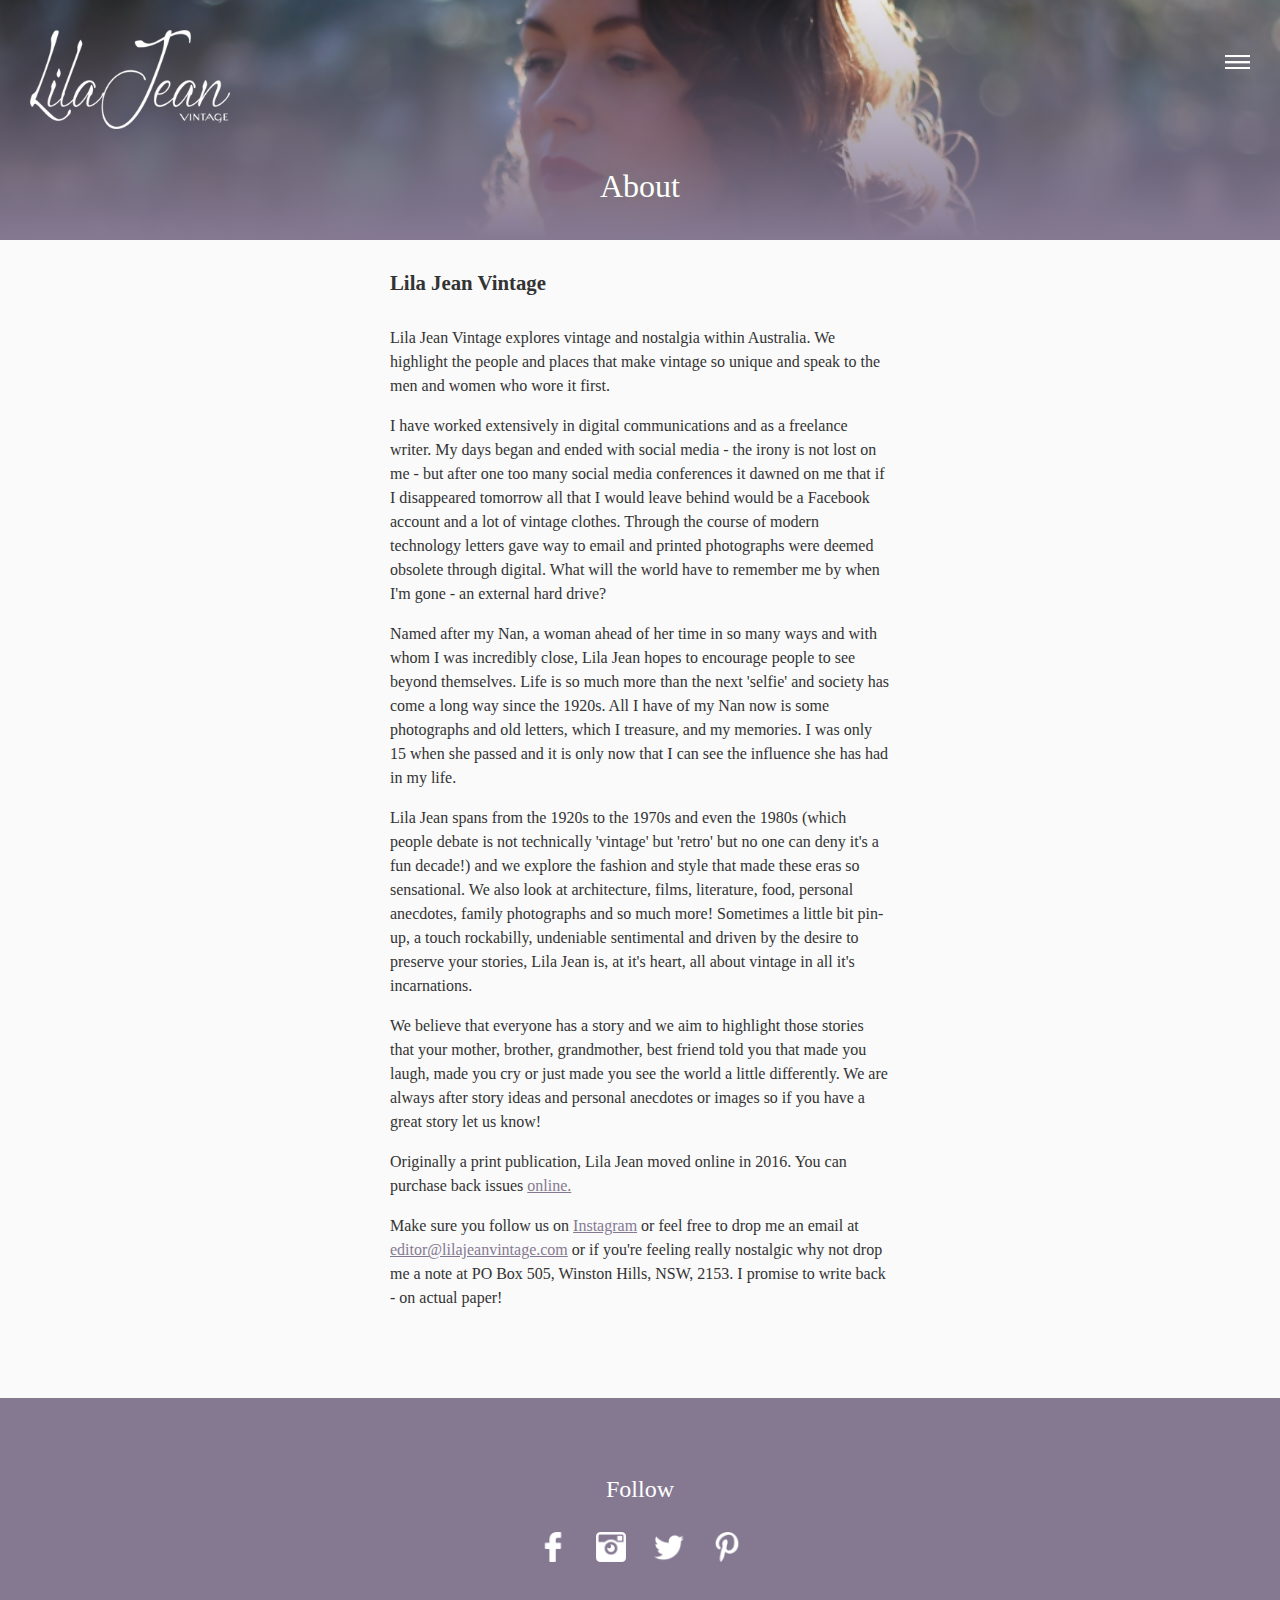
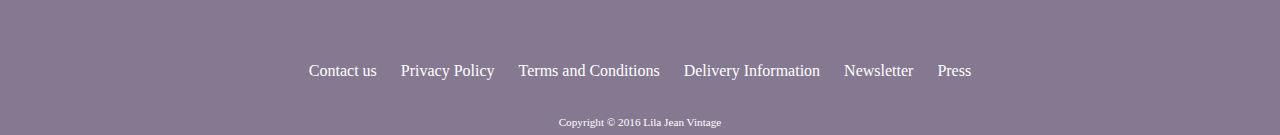
==== about/index.html @ b694b326 "remove FB and twitter" ====
<!DOCTYPE html>
<html>
<head>
  <meta charset="utf-8">
  <meta http-equiv="X-UA-Compatible" content="IE=edge">
  <title></title>
  <meta name="description" content="">
  <meta name="viewport" content="width=device-width, initial-scale=1">
  <link rel="shortcut icon" href="../images/favicon.ico">
  <link rel="stylesheet" href="../css/styles.css">
</head>
<body>

<header class="header--with_bg"
        style="background-image: linear-gradient(to bottom, rgba(133,121,146,.2), rgba(133,121,146, 1)),
        url('../images/about-header.jpg');">
  <h1 class="header__logo">
    <a href="../">
      <img src="../images/lilla-jean-logo--white.png" align="Lila Jean Vintage logo">
    </a>
  </h1>

  <nav>
    <a href="#" class="nav__menu_cta" id="jsShowNav">
      <img src="../images/icon-hamburger-menu--white.png" alt="icon menu">
    </a>
    <a href="#" class="nav__close_cta" id="jsCloseNav"><img src="../images/icon-close.png" alt="icon close"></a>
    <ul class="nav__items">

      <li><a href="http://lilajeanvintage.wordpress.com/tag/fashion/">Fashion</a></li>
      <li><a href="http://lilajeanvintage.wordpress.com/tag/beauty/">Beauty</a></li>
<li><a href="http://lilajeanvintage.wordpress.com/tag/food/">Food</a></li>
<li><a href="http://lilajeanvintage.wordpress.com/tag/history">History</a></li>
<li><a href="http://lilajeanvintage.wordpress.com/tag/interview/">Interviews</a></li>
<li><a href="http://lilajeanvintage.wordpress.com/tag/nostalgia/">Nostalgia</a></li>
      <li><a href="../about/">About</a></li>
<li><a href="http://lilajeanvintage.wordpress.com/tag/thoughts-and-ramblings/">Thoughts & Ramblings</a></li>
      <li><a href="http://shop.lilajeanvintage.com">Shop</a></li>
      <li><a href="../newsletter/">Newsletter</a></li>
    </ul>
  </nav>

  <h2 class="header__title">About</h2>
</header>

<main>

  <article class="main_article">

    <h1>Lila Jean Vintage</h1>

    <p>Lila Jean Vintage explores vintage and nostalgia within Australia. We highlight the people and places that make vintage so unique and speak to the men and women who wore it first.</p>

    <p>I have worked extensively in digital communications and as a freelance writer. My days began and ended with
      social
      media - the irony is not lost on me - but after one too many social media conferences it dawned on me that if I
      disappeared tomorrow all that I would leave behind would be a Facebook account and a lot of vintage clothes.
      Through
      the course of modern technology letters gave way to email and printed photographs were deemed obsolete through
      digital. What will the world have to remember me by when I'm gone - an external hard drive?</p>

    <p>Named after my Nan, a woman ahead of her time in so many ways and with whom I was incredibly close, Lila Jean
      hopes
      to encourage people to see beyond themselves. Life is so much more than the next 'selfie' and society has come a
      long way since the 1920s. All I have of my Nan now is some photographs and old letters, which I treasure, and my
      memories. I was only 15 when she passed and it is only now that I can see the influence she has had in my
      life.</p>

    <p>
      Lila Jean spans from the 1920s to the 1970s and even the 1980s (which people debate is not technically 'vintage'
      but
      'retro' but no one can deny it's a fun decade!) and we explore the fashion and style that made these eras so
      sensational. We also look at architecture, films, literature, food, personal anecdotes, family photographs and so
      much more! Sometimes a little bit pin-up, a touch rockabilly, undeniable sentimental and driven by the desire to
      preserve your stories, Lila Jean is, at it's heart, all about vintage in all it's incarnations.</p>

    <p>We believe that everyone has a story and we aim to highlight those stories that your mother, brother,
      grandmother,
      best friend told you that made you laugh, made you cry or just made you see the world a little differently.
      We are always after story ideas and personal anecdotes or images so if you have a great story let us know!</p>
      
      <p>Originally a print publication, Lila Jean moved online in 2016. You can purchase back issues <a href="http://lila-jean-vintage.myshopify.com/">online.</a></p>

    <p>Make sure you follow us on <a href="https://instagram.com/lilajeanvintage/">Instagram</a> or feel free to drop me an email at
      <a href="mailto:editor@lilajeanvintage.com">editor@lilajeanvintage.com</a> or if you're feeling really nostalgic why not drop me a note at PO Box 505, Winston
      Hills, NSW, 2153. I promise to write back - on actual paper!</p>

    


  </article>

</main>

<footer class="footer--primary">
  <section class="follow">
    <h2 class="follow__title">Follow</h2>
    <ul class="follow__links">
      <li><a href="http://www.facebook.com/lilajeanvintage" target="_blank"><img src="../images/icon-facebook.png"
                                                                                 alt="Facebook logo"></a>
      </li>
      <li><a href="http://instagram.com/lilajeanvintage" target="_blank"><img src="../images/icon-instagram.png"
                                                                              alt="Instagram logo"></a></li>
      <li><a href="https://twitter.com/lilajeanvintage" target="_blank"><img src="../images/icon-twitter.png"></a></li>
      <li><a href="http://pinterest.com/lilajeanvintage" target="_blank"><img src="../images/icon-pinterest.png"
                                                                              alt="Pinterest logo"></a></li>
    </ul>
  </section>

  <nav class="footer_nav">
    <ul>
      <li><a href="../contact-us/">Contact us</a></li>
      <li><a href="../what-you-need-to-know/">Privacy Policy</a></li>
      <li><a href="../what-you-need-to-know/">Terms and Conditions</a></li>
      <li><a href="../what-you-need-to-know/">Delivery Information</a></li>
      <li><a href="../newsletter/">Newsletter</a></li>
      <li><a href="../press/">Press</a></li>
    </ul>
  </nav>

  <span class="copyright">Copyright &copy; 2016 Lila Jean Vintage</span>
</footer>

<script src="../scripts/libs/jquery-2.1.3.min.js"></script>
<script src="../scripts/libs/velocity.min.js"></script>
<script src="../scripts/main.js"></script>

<!-- Google Analytics: UA-58886835-1 -->
<script>
  (function(i,s,o,g,r,a,m){i['GoogleAnalyticsObject']=r;i[r]=i[r]||function(){
  (i[r].q=i[r].q||[]).push(arguments)},i[r].l=1*new Date();a=s.createElement(o),
  m=s.getElementsByTagName(o)[0];a.async=1;a.src=g;m.parentNode.insertBefore(a,m)
  })(window,document,'script','https://www.google-analytics.com/analytics.js','ga');

  ga('create', 'UA-73125825-1', 'auto');
  ga('send', 'pageview');
</script>

</body>
</html>
---- css/styles.css ----
/*! normalize.css v3.0.2 | MIT License | git.io/normalize */
/**
 * 1. Set default font family to sans-serif.
 * 2. Prevent iOS text size adjust after orientation change, without disabling
 *    user zoom.
 */
html {
  font-family: sans-serif;
  /* 1 */
  -ms-text-size-adjust: 100%;
  /* 2 */
  -webkit-text-size-adjust: 100%;
  /* 2 */ }

/**
 * Remove default margin.
 */
body {
  margin: 0; }

/* HTML5 display definitions
   ========================================================================== */
/**
 * Correct `block` display not defined for any HTML5 element in IE 8/9.
 * Correct `block` display not defined for `details` or `summary` in IE 10/11
 * and Firefox.
 * Correct `block` display not defined for `main` in IE 11.
 */
article,
aside,
details,
figcaption,
figure,
footer,
header,
hgroup,
main,
menu,
nav,
section,
summary {
  display: block; }

/**
 * 1. Correct `inline-block` display not defined in IE 8/9.
 * 2. Normalize vertical alignment of `progress` in Chrome, Firefox, and Opera.
 */
audio,
canvas,
progress,
video {
  display: inline-block;
  /* 1 */
  vertical-align: baseline;
  /* 2 */ }

/**
 * Prevent modern browsers from displaying `audio` without controls.
 * Remove excess height in iOS 5 devices.
 */
audio:not([controls]) {
  display: none;
  height: 0; }

/**
 * Address `[hidden]` styling not present in IE 8/9/10.
 * Hide the `template` element in IE 8/9/11, Safari, and Firefox < 22.
 */
[hidden],
template {
  display: none; }

/* Links
   ========================================================================== */
/**
 * Remove the gray background color from active links in IE 10.
 */
a {
  background-color: transparent; }

/**
 * Improve readability when focused and also mouse hovered in all browsers.
 */
a:active,
a:hover {
  outline: 0; }

/* Text-level semantics
   ========================================================================== */
/**
 * Address styling not present in IE 8/9/10/11, Safari, and Chrome.
 */
abbr[title] {
  border-bottom: 1px dotted; }

/**
 * Address style set to `bolder` in Firefox 4+, Safari, and Chrome.
 */
b,
strong {
  font-weight: bold; }

/**
 * Address styling not present in Safari and Chrome.
 */
dfn {
  font-style: italic; }

/**
 * Address variable `h1` font-size and margin within `section` and `article`
 * contexts in Firefox 4+, Safari, and Chrome.
 */
h1 {
  font-size: 2em;
  margin: 0.67em 0; }

/**
 * Address styling not present in IE 8/9.
 */
mark {
  background: #ff0;
  color: #000; }

/**
 * Address inconsistent and variable font size in all browsers.
 */
small {
  font-size: 80%; }

/**
 * Prevent `sub` and `sup` affecting `line-height` in all browsers.
 */
sub,
sup {
  font-size: 75%;
  line-height: 0;
  position: relative;
  vertical-align: baseline; }

sup {
  top: -0.5em; }

sub {
  bottom: -0.25em; }

/* Embedded content
   ========================================================================== */
/**
 * Remove border when inside `a` element in IE 8/9/10.
 */
img {
  border: 0; }

/**
 * Correct overflow not hidden in IE 9/10/11.
 */
svg:not(:root) {
  overflow: hidden; }

/* Grouping content
   ========================================================================== */
/**
 * Address margin not present in IE 8/9 and Safari.
 */
figure {
  margin: 1em 40px; }

/**
 * Address differences between Firefox and other browsers.
 */
hr {
  -moz-box-sizing: content-box;
  box-sizing: content-box;
  height: 0; }

/**
 * Contain overflow in all browsers.
 */
pre {
  overflow: auto; }

/**
 * Address odd `em`-unit font size rendering in all browsers.
 */
code,
kbd,
pre,
samp {
  font-family: monospace, monospace;
  font-size: 1em; }

/* Forms
   ========================================================================== */
/**
 * Known limitation: by default, Chrome and Safari on OS X allow very limited
 * styling of `select`, unless a `border` property is set.
 */
/**
 * 1. Correct color not being inherited.
 *    Known issue: affects color of disabled elements.
 * 2. Correct font properties not being inherited.
 * 3. Address margins set differently in Firefox 4+, Safari, and Chrome.
 */
button,
input,
optgroup,
select,
textarea {
  color: inherit;
  /* 1 */
  font: inherit;
  /* 2 */
  margin: 0;
  /* 3 */ }

/**
 * Address `overflow` set to `hidden` in IE 8/9/10/11.
 */
button {
  overflow: visible; }

/**
 * Address inconsistent `text-transform` inheritance for `button` and `select`.
 * All other form control elements do not inherit `text-transform` values.
 * Correct `button` style inheritance in Firefox, IE 8/9/10/11, and Opera.
 * Correct `select` style inheritance in Firefox.
 */
button,
select {
  text-transform: none; }

/**
 * 1. Avoid the WebKit bug in Android 4.0.* where (2) destroys native `audio`
 *    and `video` controls.
 * 2. Correct inability to style clickable `input` types in iOS.
 * 3. Improve usability and consistency of cursor style between image-type
 *    `input` and others.
 */
button,
html input[type="button"],
input[type="reset"],
input[type="submit"] {
  -webkit-appearance: button;
  /* 2 */
  cursor: pointer;
  /* 3 */ }

/**
 * Re-set default cursor for disabled elements.
 */
button[disabled],
html input[disabled] {
  cursor: default; }

/**
 * Remove inner padding and border in Firefox 4+.
 */
button::-moz-focus-inner,
input::-moz-focus-inner {
  border: 0;
  padding: 0; }

/**
 * Address Firefox 4+ setting `line-height` on `input` using `!important` in
 * the UA stylesheet.
 */
input {
  line-height: normal; }

/**
 * It's recommended that you don't attempt to style these elements.
 * Firefox's implementation doesn't respect box-sizing, padding, or width.
 *
 * 1. Address box sizing set to `content-box` in IE 8/9/10.
 * 2. Remove excess padding in IE 8/9/10.
 */
input[type="checkbox"],
input[type="radio"] {
  box-sizing: border-box;
  /* 1 */
  padding: 0;
  /* 2 */ }

/**
 * Fix the cursor style for Chrome's increment/decrement buttons. For certain
 * `font-size` values of the `input`, it causes the cursor style of the
 * decrement button to change from `default` to `text`.
 */
input[type="number"]::-webkit-inner-spin-button,
input[type="number"]::-webkit-outer-spin-button {
  height: auto; }

/**
 * 1. Address `appearance` set to `searchfield` in Safari and Chrome.
 * 2. Address `box-sizing` set to `border-box` in Safari and Chrome
 *    (include `-moz` to future-proof).
 */
input[type="search"] {
  -webkit-appearance: textfield;
  /* 1 */
  -moz-box-sizing: content-box;
  -webkit-box-sizing: content-box;
  /* 2 */
  box-sizing: content-box; }

/**
 * Remove inner padding and search cancel button in Safari and Chrome on OS X.
 * Safari (but not Chrome) clips the cancel button when the search input has
 * padding (and `textfield` appearance).
 */
input[type="search"]::-webkit-search-cancel-button,
input[type="search"]::-webkit-search-decoration {
  -webkit-appearance: none; }

/**
 * Define consistent border, margin, and padding.
 */
fieldset {
  border: 1px solid #c0c0c0;
  margin: 0 2px;
  padding: 0.35em 0.625em 0.75em; }

/**
 * 1. Correct `color` not being inherited in IE 8/9/10/11.
 * 2. Remove padding so people aren't caught out if they zero out fieldsets.
 */
legend {
  border: 0;
  /* 1 */
  padding: 0;
  /* 2 */ }

/**
 * Remove default vertical scrollbar in IE 8/9/10/11.
 */
textarea {
  overflow: auto; }

/**
 * Don't inherit the `font-weight` (applied by a rule above).
 * NOTE: the default cannot safely be changed in Chrome and Safari on OS X.
 */
optgroup {
  font-weight: bold; }

/* Tables
   ========================================================================== */
/**
 * Remove most spacing between table cells.
 */
table {
  border-collapse: collapse;
  border-spacing: 0; }

td,
th {
  padding: 0; }

* {
  box-sizing: border-box; }

html {
  font-family: Georgia, Times, 'Times New Roman', serif;
  background: #fafafa;
  color: #333;
  -webkit-font-smoothing: antialiased; }

a {
  color: #857992; }

.hidden {
  display: none; }

.header,
.header--with_bg {
  padding: 30px 0 0 30px;
  min-height: 120px; }

.header--with_bg {
  background-position: center;
  background-size: auto 240px;
  min-height: 240px;
  position: relative; }

.header__logo {
  margin: 0;
  width: 130px;
  display: block; }
  .header__logo img {
    width: 100%; }

.header__title {
  margin: 0;
  color: #fff;
  font-weight: normal;
  text-align: center;
  position: absolute;
  bottom: 35px;
  width: 100%;
  left: 0;
  font-size: 2em;
  text-shadow: 0 0 6px #787878; }

.nav__menu_cta {
  width: 25px;
  display: block;
  position: absolute;
  top: 55px;
  right: 30px; }
  .nav__menu_cta img {
    width: 100%; }

.nav__close_cta {
  display: none;
  position: fixed;
  z-index: 101;
  top: 53px;
  right: 33px;
  width: 20px;
  height: 20px; }
  .nav__close_cta img {
    width: 100%; }

.nav__items {
  display: none;
  position: fixed;
  background: #fafafa;
  z-index: 100;
  top: 0;
  left: 0;
  height: 100vh;
  width: 100%;
  margin: 0;
  text-align: center;
  padding: 40px 0 0 0;
  list-style: none; }
  .nav__items li {
    padding: 1em 0; }
  .nav__items a {
    text-decoration: none;
    color: #444;
    font-size: 1.2em; }

.image_cta {
  font-size: 0;
  display: block;
  position: relative; }

.image_cta__bg {
  width: 100%; }

.image_cta__text,
.image_cta__text--two_lines {
  position: absolute;
  text-align: center;
  display: block;
  top: 45%;
  width: 100%;
  color: #fff;
  font-size: 24px;
  text-shadow: 0 0 6px #787878; }

.image_cta__text--two_lines {
  top: 40%; }

.just_text_section {
  padding: 60px 30px; }
  .just_text_section p {
    font-size: 1.2em;
    line-height: 1.4em;
    margin: 0;
    text-align: center; }

.footer--primary {
  text-align: center;
  color: #fff;
  overflow: auto;
  background: #857992;
  padding: 30px 20px 5px; }

.follow__title {
  font-weight: normal;
  margin: 0 0 1.2em; }

.follow__links {
  list-style: none;
  margin: 0;
  padding: 0; }
  .follow__links li {
    display: inline-block;
    text-align: center;
    width: 30px;
    margin: 0 12px; }
    .follow__links li img {
      width: 100%; }

.footer_nav {
  margin: 3em 0 2em; }
  .footer_nav ul {
    list-style: none;
    margin: 0;
    padding: 0; }
  .footer_nav li {
    display: inline-block;
    padding: 0 10px; }
  .footer_nav a {
    color: #fff;
    text-decoration: none; }

.copyright {
  font-size: .7em; }

.main_article {
  margin: 0 1em 2em; }
  .main_article h1 {
    font-size: 1.3em;
    margin: 1.5em 0; }
  .main_article h2 {
    font-size: 1.2em;
    margin: 0 0 .4em; }
  .main_article p, .main_article blockquote {
    margin: 0 0 1em;
    line-height: 1.5em; }

.article_figure__img {
  width: 100%; }

.article_figure__caption {
  text-align: center;
  font-style: italic; }

.quote {
  margin: 0 0 3em;
  padding: 0 0 0 1em;
  border-left: 5px solid #f0f0f0; }

.quote--reverse {
  text-align: right;
  border-left: none;
  padding: 0 1em 0 0;
  border-right: 5px solid #f0f0f0; }

.desktop_left_column {
  text-align: center; }

.quote__footer {
  background: none;
  padding: 1em 0 0; }

.promo-banner {
  background: #857992;
  padding: 2em 1em;
  text-align: center;
  color: #fff; }
  .promo-banner a {
    color: #fff;
    text-decoration: none; }

.promo-banner__header {
  color: #fff;
  margin: 0; }

.promo-banner__cta {
  border: none;
  background: #fff;
  color: #857992;
  padding: .5em 2em;
  font-weight: bold; }

@media (min-width: 800px) {
  .header {
    min-height: 160px; }

  .header__logo {
    width: 200px; }

  .header--with_bg {
    background-size: cover; }

  .image_cta__bg {
    transition: all 0.5s ease; }

  .image_cta {
    float: left;
    width: 33.333333%;
    background: #857992;
    overflow: hidden; }
    .image_cta:hover {
      cursor: pointer; }
      .image_cta:hover .image_cta__bg {
        opacity: .2;
        transform: scale(1.05); }

  .image_cta__text,
  .image_cta__text--two_lines {
    font-size: 24px; }

  .just_text_section {
    width: 100%;
    float: left;
    padding: 4em 20%; }
    .just_text_section p {
      font-size: 1.5em; }

  .main_article {
    width: 500px;
    margin: 0 auto; }

  .article_figure {
    width: 700px;
    margin: 1em 0 1em -100px; }

  .desktop_two_column {
    width: 600px;
    margin: 0 0 0 -50px; }
    .desktop_two_column img {
      width: 200px; }

  .desktop_left_column {
    text-align: left;
    width: 220px;
    display: inline-block; }

  .desktop_right_column {
    width: 375px;
    display: inline-block;
    vertical-align: top; }

  .footer--primary {
    float: left;
    width: 100%;
    margin-top: 4.5em; }

  .follow {
    padding: 3em 0; } }

/*# sourceMappingURL=styles.css.map */
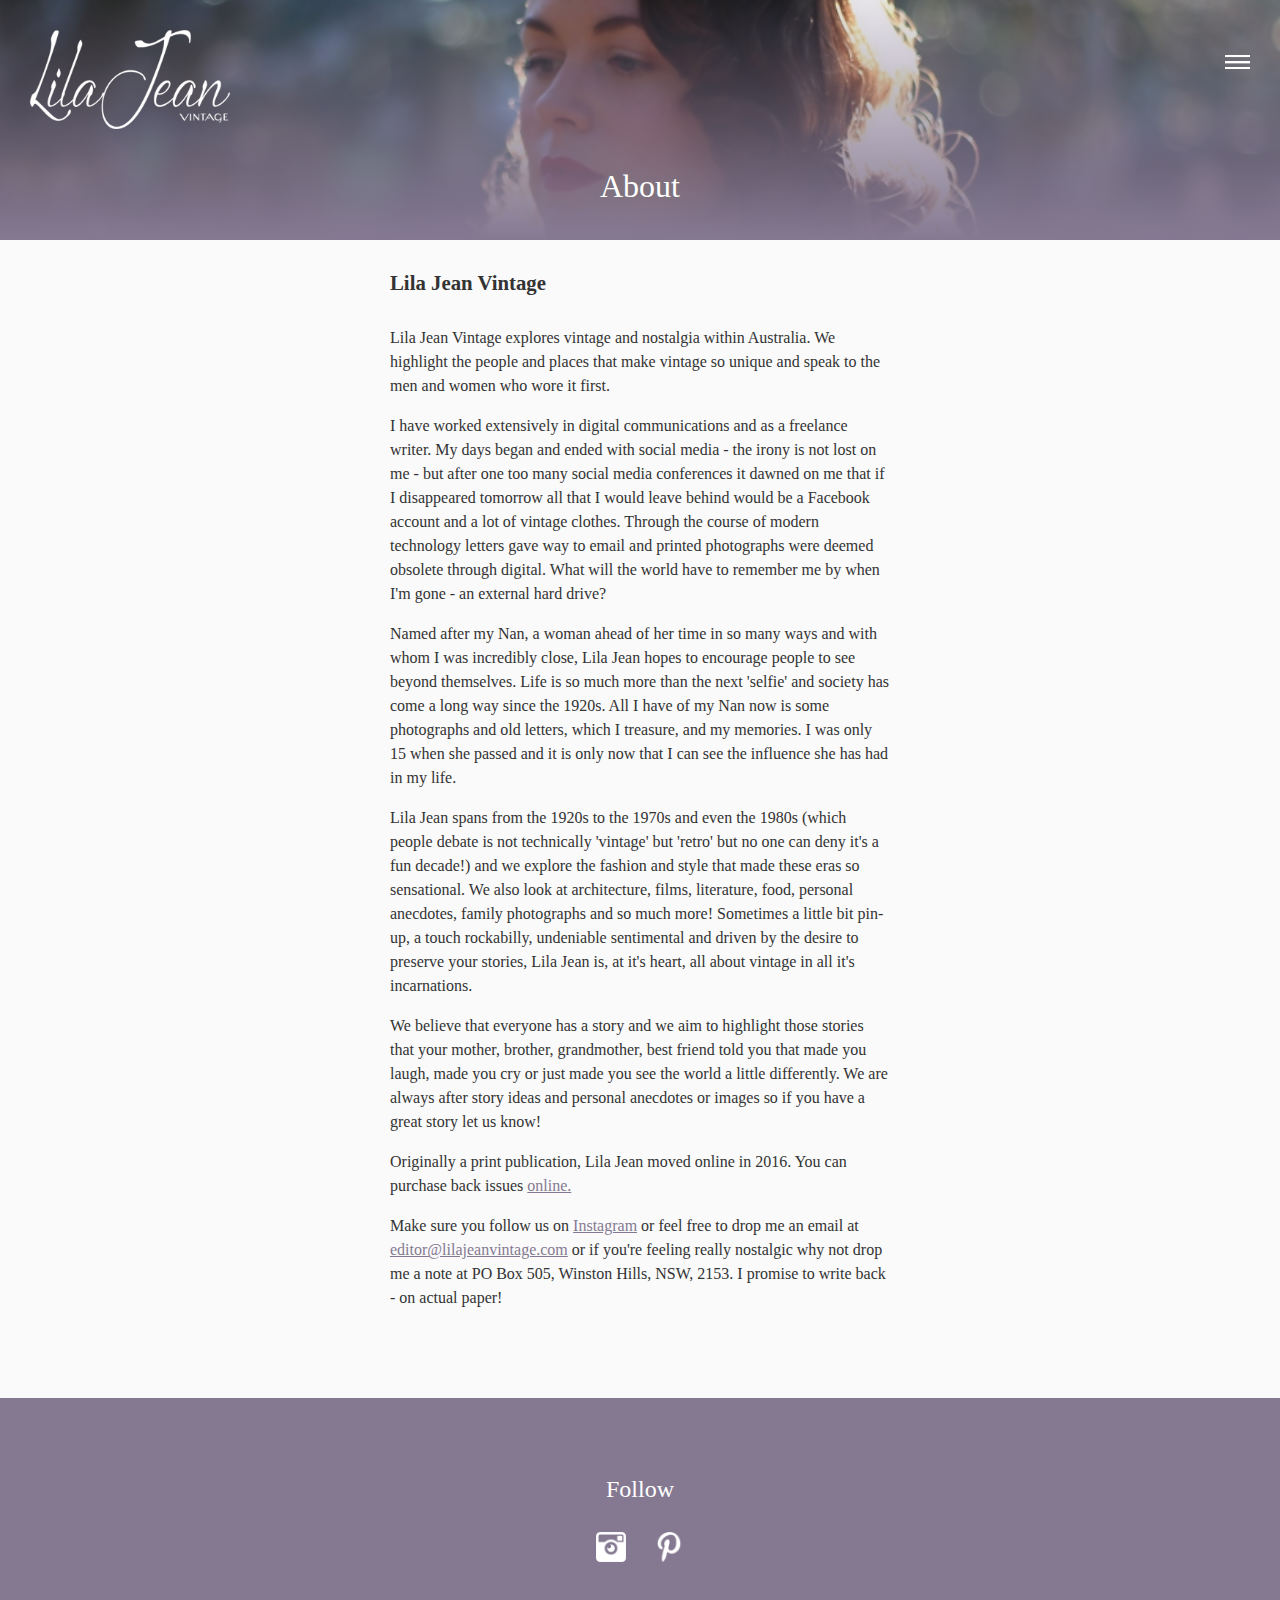
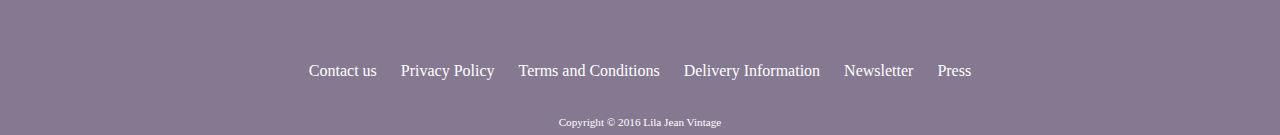
==== commit a28709e7: "remove FB and twitter" ====
--- a/about/index.html
+++ b/about/index.html
@@ -96,12 +96,8 @@
   <section class="follow">
     <h2 class="follow__title">Follow</h2>
     <ul class="follow__links">
-      <li><a href="http://www.facebook.com/lilajeanvintage" target="_blank"><img src="../images/icon-facebook.png"
-                                                                                 alt="Facebook logo"></a>
-      </li>
       <li><a href="http://instagram.com/lilajeanvintage" target="_blank"><img src="../images/icon-instagram.png"
                                                                               alt="Instagram logo"></a></li>
-      <li><a href="https://twitter.com/lilajeanvintage" target="_blank"><img src="../images/icon-twitter.png"></a></li>
       <li><a href="http://pinterest.com/lilajeanvintage" target="_blank"><img src="../images/icon-pinterest.png"
                                                                               alt="Pinterest logo"></a></li>
     </ul>
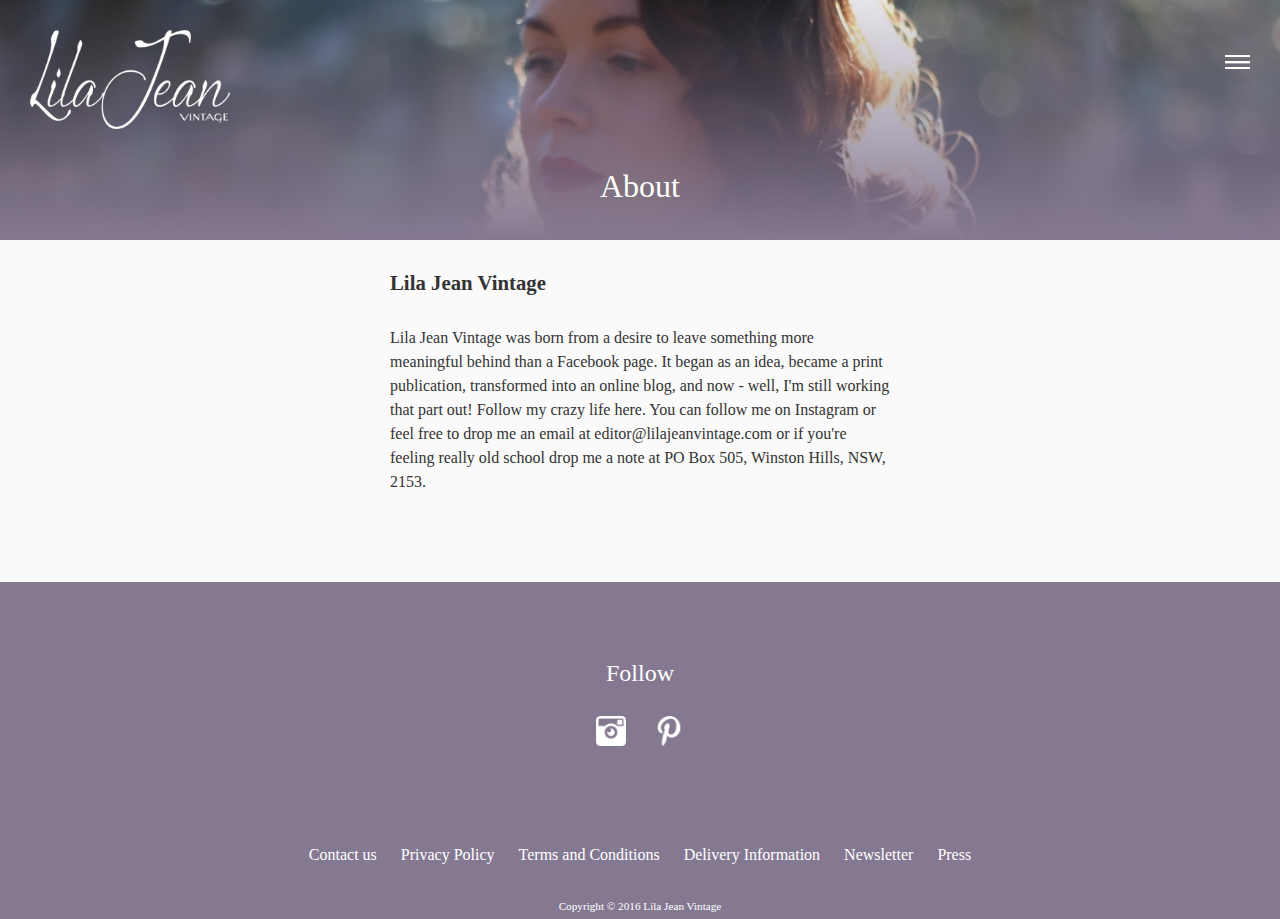
==== commit b5de9105: "Content change" ====
--- a/about/index.html
+++ b/about/index.html
@@ -49,41 +49,11 @@
 
     <h1>Lila Jean Vintage</h1>
 
-    <p>Lila Jean Vintage explores vintage and nostalgia within Australia. We highlight the people and places that make vintage so unique and speak to the men and women who wore it first.</p>
+    <p>Lila Jean Vintage was born from a desire to leave something more meaningful behind than a Facebook page. It began as an idea, became a print publication, transformed into an online blog, and now - well, I'm still working that part out!
 
-    <p>I have worked extensively in digital communications and as a freelance writer. My days began and ended with
-      social
-      media - the irony is not lost on me - but after one too many social media conferences it dawned on me that if I
-      disappeared tomorrow all that I would leave behind would be a Facebook account and a lot of vintage clothes.
-      Through
-      the course of modern technology letters gave way to email and printed photographs were deemed obsolete through
-      digital. What will the world have to remember me by when I'm gone - an external hard drive?</p>
+Follow my crazy life here.
 
-    <p>Named after my Nan, a woman ahead of her time in so many ways and with whom I was incredibly close, Lila Jean
-      hopes
-      to encourage people to see beyond themselves. Life is so much more than the next 'selfie' and society has come a
-      long way since the 1920s. All I have of my Nan now is some photographs and old letters, which I treasure, and my
-      memories. I was only 15 when she passed and it is only now that I can see the influence she has had in my
-      life.</p>
-
-    <p>
-      Lila Jean spans from the 1920s to the 1970s and even the 1980s (which people debate is not technically 'vintage'
-      but
-      'retro' but no one can deny it's a fun decade!) and we explore the fashion and style that made these eras so
-      sensational. We also look at architecture, films, literature, food, personal anecdotes, family photographs and so
-      much more! Sometimes a little bit pin-up, a touch rockabilly, undeniable sentimental and driven by the desire to
-      preserve your stories, Lila Jean is, at it's heart, all about vintage in all it's incarnations.</p>
-
-    <p>We believe that everyone has a story and we aim to highlight those stories that your mother, brother,
-      grandmother,
-      best friend told you that made you laugh, made you cry or just made you see the world a little differently.
-      We are always after story ideas and personal anecdotes or images so if you have a great story let us know!</p>
-      
-      <p>Originally a print publication, Lila Jean moved online in 2016. You can purchase back issues <a href="http://lila-jean-vintage.myshopify.com/">online.</a></p>
-
-    <p>Make sure you follow us on <a href="https://instagram.com/lilajeanvintage/">Instagram</a> or feel free to drop me an email at
-      <a href="mailto:editor@lilajeanvintage.com">editor@lilajeanvintage.com</a> or if you're feeling really nostalgic why not drop me a note at PO Box 505, Winston
-      Hills, NSW, 2153. I promise to write back - on actual paper!</p>
+You can follow me on Instagram or feel free to drop me an email at editor@lilajeanvintage.com or if you're feeling really old school drop me a note at PO Box 505, Winston Hills, NSW, 2153.</p>
 
     
 
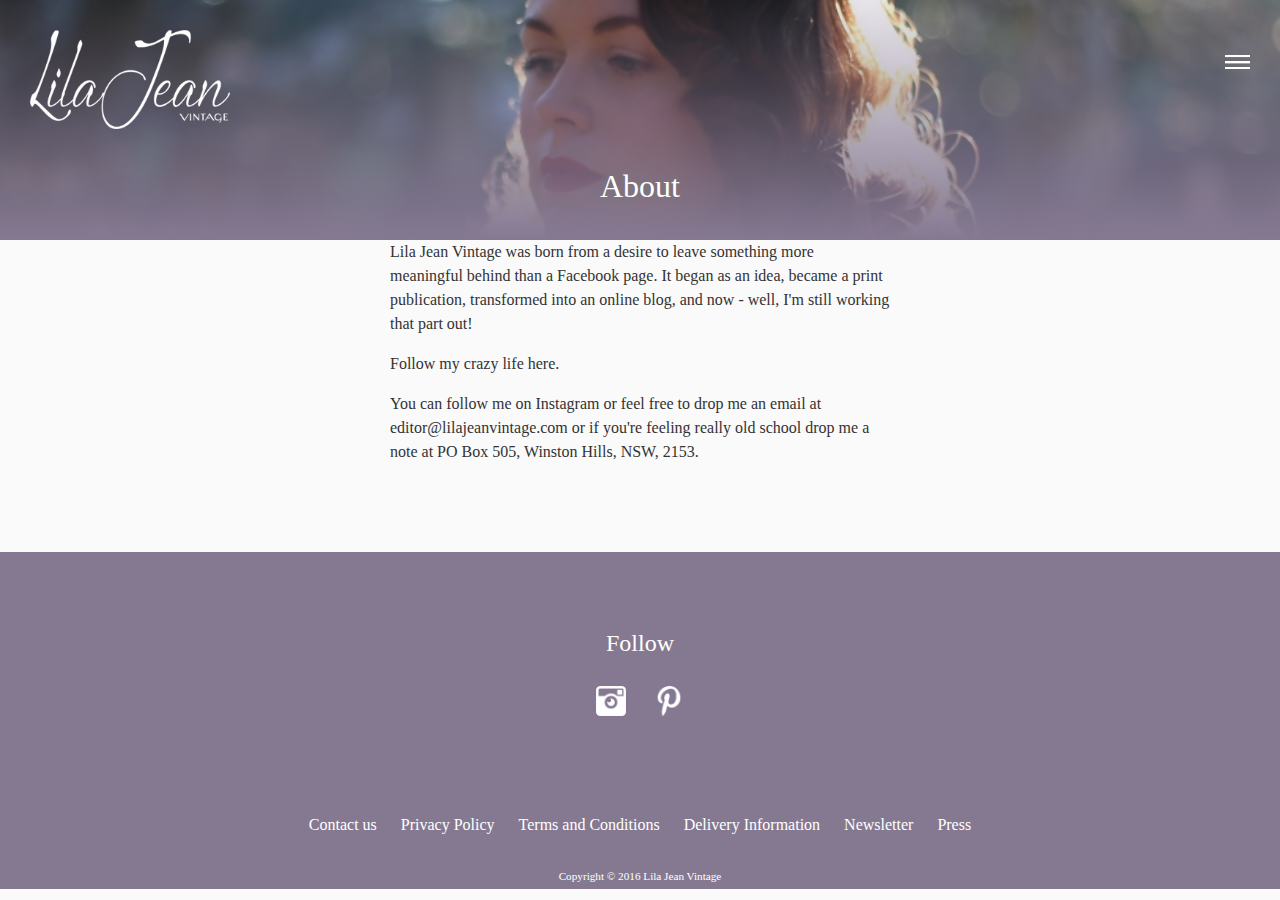
==== commit 8f3a58d6: "Content change" ====
--- a/about/index.html
+++ b/about/index.html
@@ -47,13 +47,11 @@
 
   <article class="main_article">
 
-    <h1>Lila Jean Vintage</h1>
+    <p>Lila Jean Vintage was born from a desire to leave something more meaningful behind than a Facebook page. It began as an idea, became a print publication, transformed into an online blog, and now - well, I'm still working that part out!</p>
 
-    <p>Lila Jean Vintage was born from a desire to leave something more meaningful behind than a Facebook page. It began as an idea, became a print publication, transformed into an online blog, and now - well, I'm still working that part out!
+    <p>Follow my crazy life here.</p>
 
-Follow my crazy life here.
-
-You can follow me on Instagram or feel free to drop me an email at editor@lilajeanvintage.com or if you're feeling really old school drop me a note at PO Box 505, Winston Hills, NSW, 2153.</p>
+<p>You can follow me on Instagram or feel free to drop me an email at editor@lilajeanvintage.com or if you're feeling really old school drop me a note at PO Box 505, Winston Hills, NSW, 2153.</p>
 
     
 
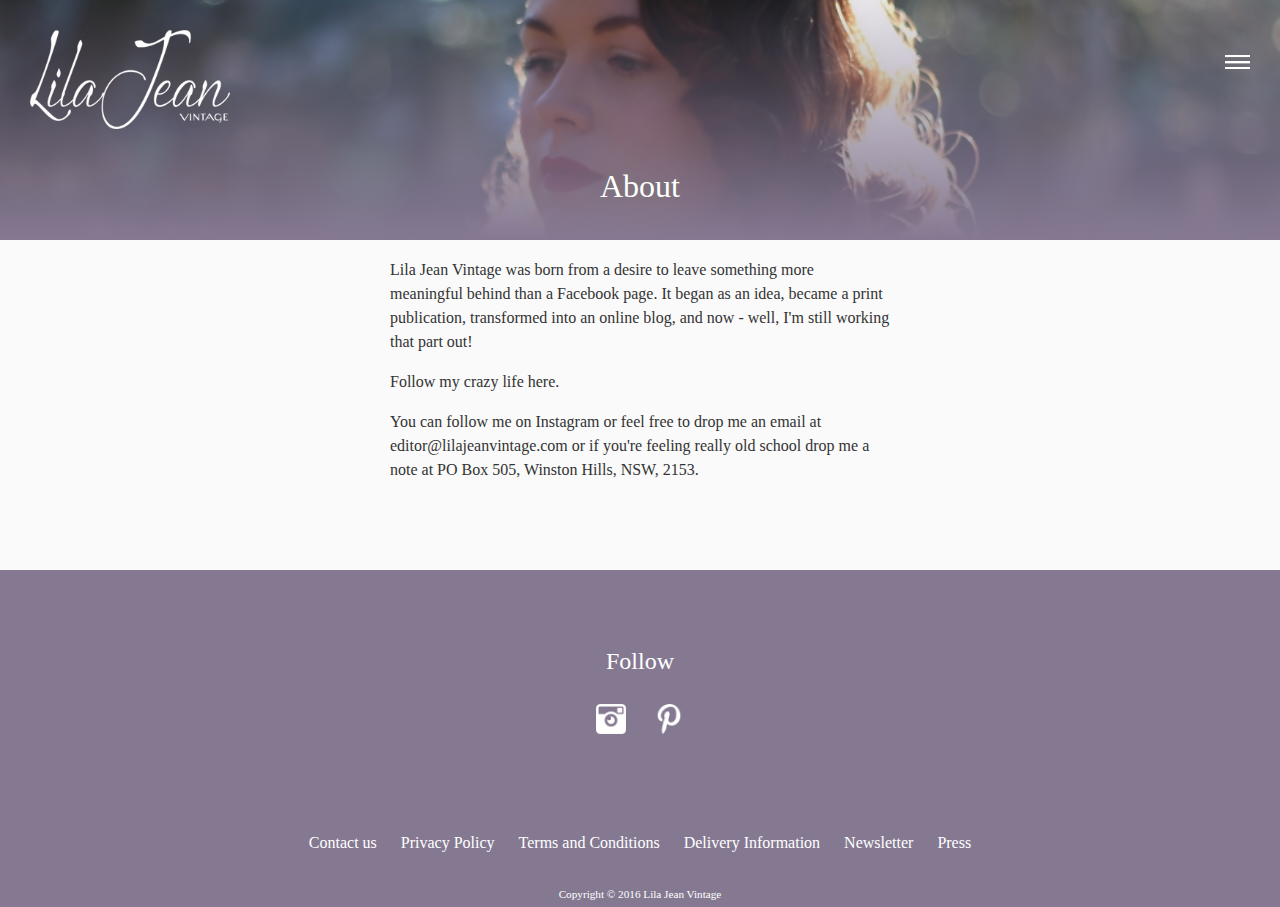
==== commit f190cf8d: "spaces added" ====
--- a/about/index.html
+++ b/about/index.html
@@ -46,15 +46,13 @@
 <main>
 
   <article class="main_article">
+    </br>
 
     <p>Lila Jean Vintage was born from a desire to leave something more meaningful behind than a Facebook page. It began as an idea, became a print publication, transformed into an online blog, and now - well, I'm still working that part out!</p>
 
     <p>Follow my crazy life here.</p>
 
 <p>You can follow me on Instagram or feel free to drop me an email at editor@lilajeanvintage.com or if you're feeling really old school drop me a note at PO Box 505, Winston Hills, NSW, 2153.</p>
-
-    
-
 
   </article>
 
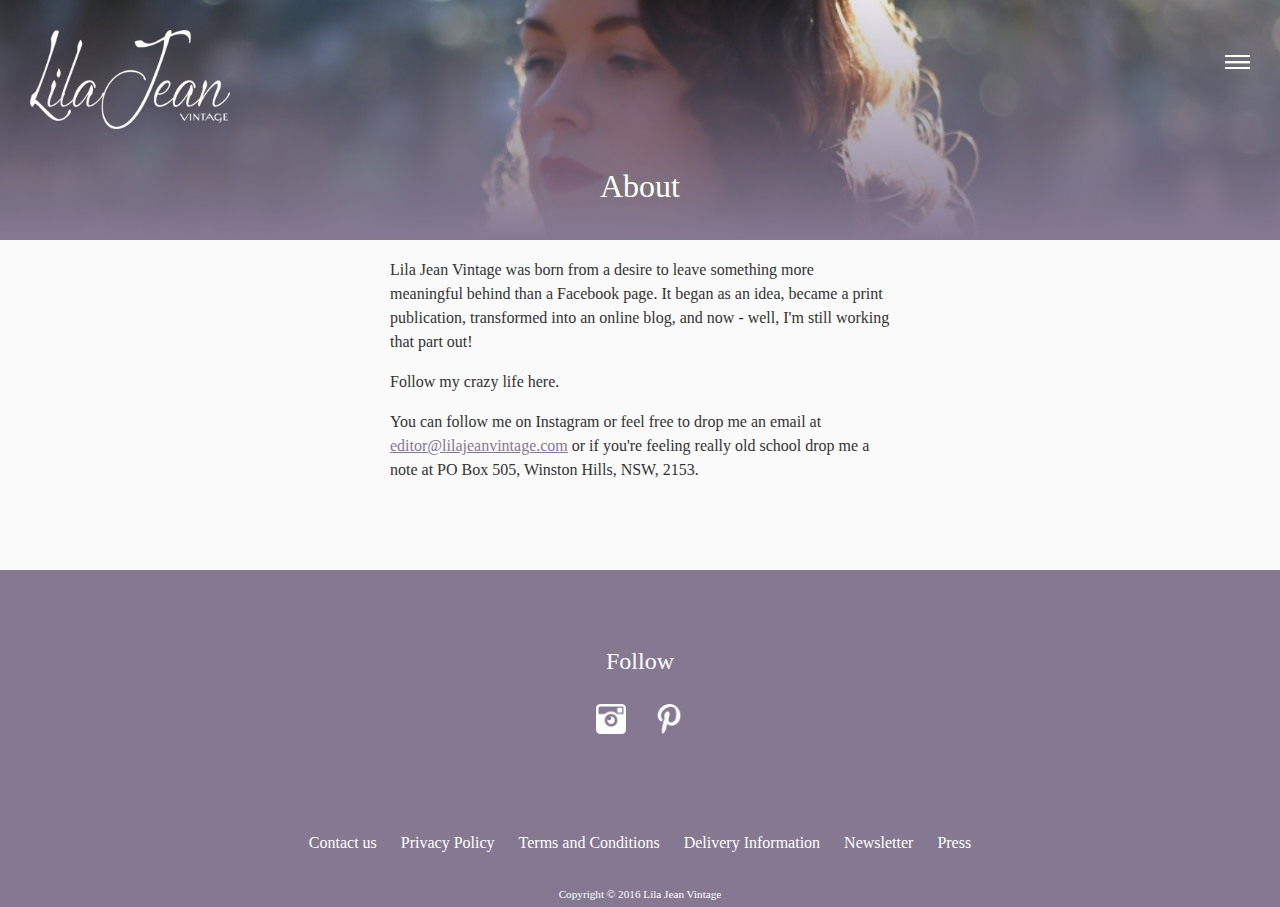
==== commit 219d98b8: "email updated" ====
--- a/about/index.html
+++ b/about/index.html
@@ -52,7 +52,7 @@
 
     <p>Follow my crazy life here.</p>
 
-<p>You can follow me on Instagram or feel free to drop me an email at editor@lilajeanvintage.com or if you're feeling really old school drop me a note at PO Box 505, Winston Hills, NSW, 2153.</p>
+<p>You can follow me on Instagram or feel free to drop me an email at <a href="mailto:editor@lilajeanvintage.com">editor@lilajeanvintage.com</a> or if you're feeling really old school drop me a note at PO Box 505, Winston Hills, NSW, 2153.</p>
 
   </article>
 
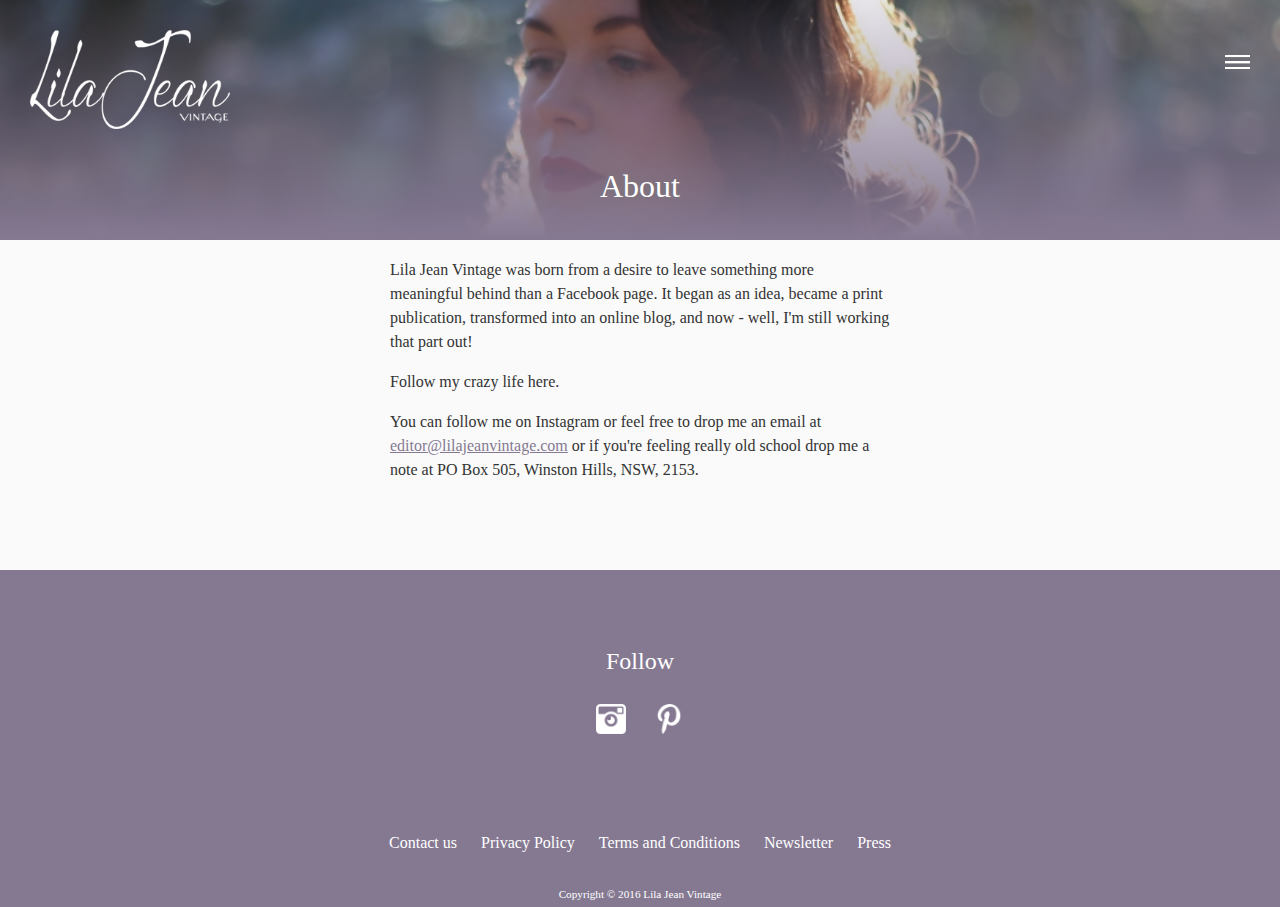
==== commit f5d4b841: "update menus" ====
--- a/about/index.html
+++ b/about/index.html
@@ -35,7 +35,6 @@
 <li><a href="http://lilajeanvintage.wordpress.com/tag/nostalgia/">Nostalgia</a></li>
       <li><a href="../about/">About</a></li>
 <li><a href="http://lilajeanvintage.wordpress.com/tag/thoughts-and-ramblings/">Thoughts & Ramblings</a></li>
-      <li><a href="http://shop.lilajeanvintage.com">Shop</a></li>
       <li><a href="../newsletter/">Newsletter</a></li>
     </ul>
   </nav>
@@ -74,7 +73,6 @@
       <li><a href="../contact-us/">Contact us</a></li>
       <li><a href="../what-you-need-to-know/">Privacy Policy</a></li>
       <li><a href="../what-you-need-to-know/">Terms and Conditions</a></li>
-      <li><a href="../what-you-need-to-know/">Delivery Information</a></li>
       <li><a href="../newsletter/">Newsletter</a></li>
       <li><a href="../press/">Press</a></li>
     </ul>
